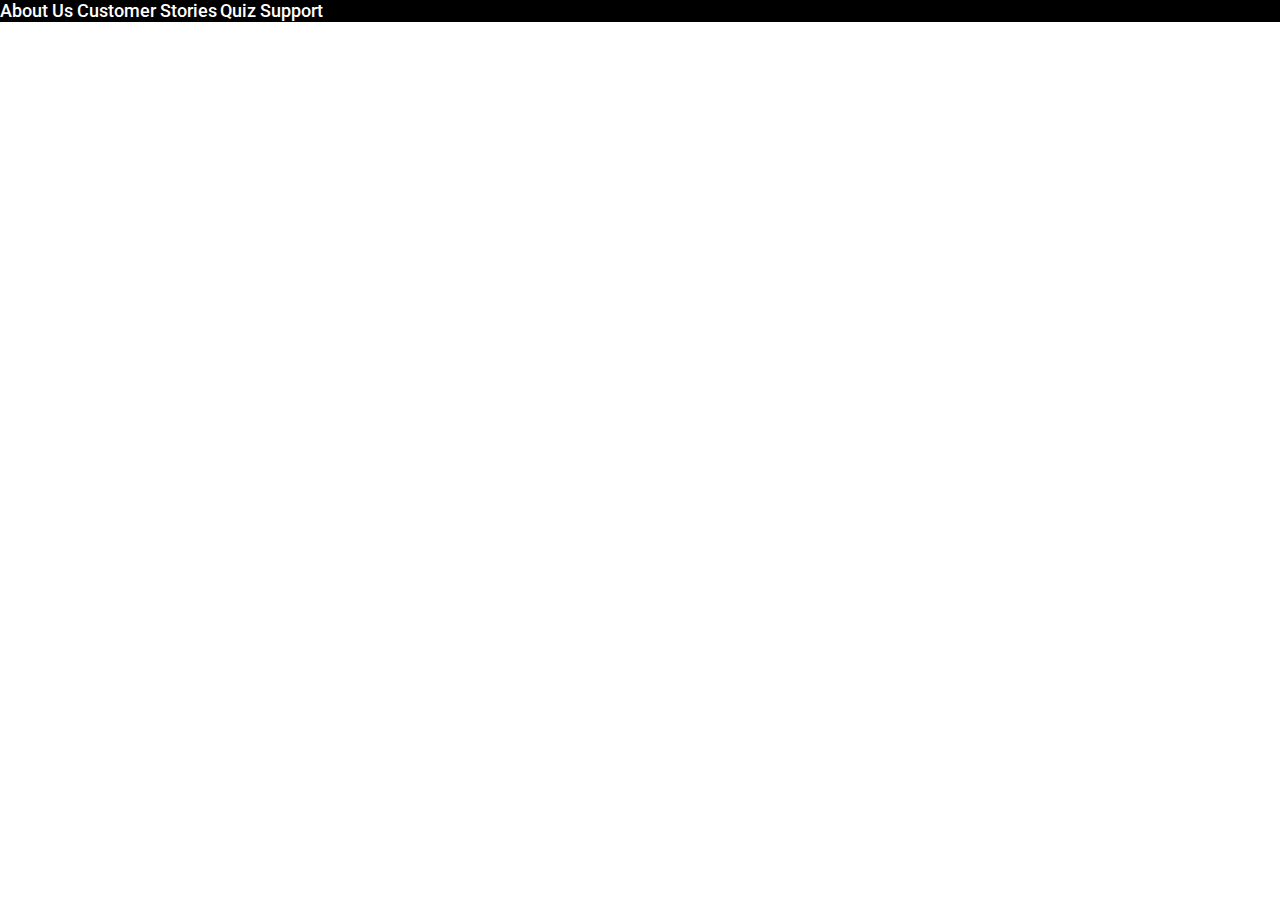
==== HW6/index.html @ 000a05ed "HW6" ====
<!DOCTYPE html>
<html lang="en">
  <head>
    <meta charset="UTF-8" />
    <meta name="viewport" content="width=device-width, initial-scale=1.0" />
    <link rel="stylesheet" href="./reset.css" />
    <link rel="stylesheet" href="./style.css" />
    <title>HW6</title>
  </head>
  <body>
    <header class="header">
      <ul class="nav-list">
        <li class="nav-item">
          <a href="#" style="color: white" class="nav-list">About Us</a>
        </li>
        <li class="nav-item">
          <a href="#" style="color: white" class="nav-list">Customer Stories</a>
        </li>

        <li class="nav-item">
          <a href="#" style="color: white" class="nav-list">Quiz</a>
        </li>

        <li class="nav-item">
          <a href="#" style="color: white" class="nav-list">Support</a>
        </li>
      </ul>
    </header>
  </body>
</html>
---- HW6/style.css ----
@import url("https://fonts.googleapis.com/css2?family=Inter:wght@100..900&family=Roboto:ital,wght@0,100;0,300;0,400;0,500;0,700;0,900;1,100;1,300;1,400;1,500;1,700;1,900&display=swap");

.header {
  background-color: black;
}
.nav-list {
}
.nav-item {
  display: inline-block;
  line-height: 22px;
  font-size: 18px;
  font-family: Roboto;
}
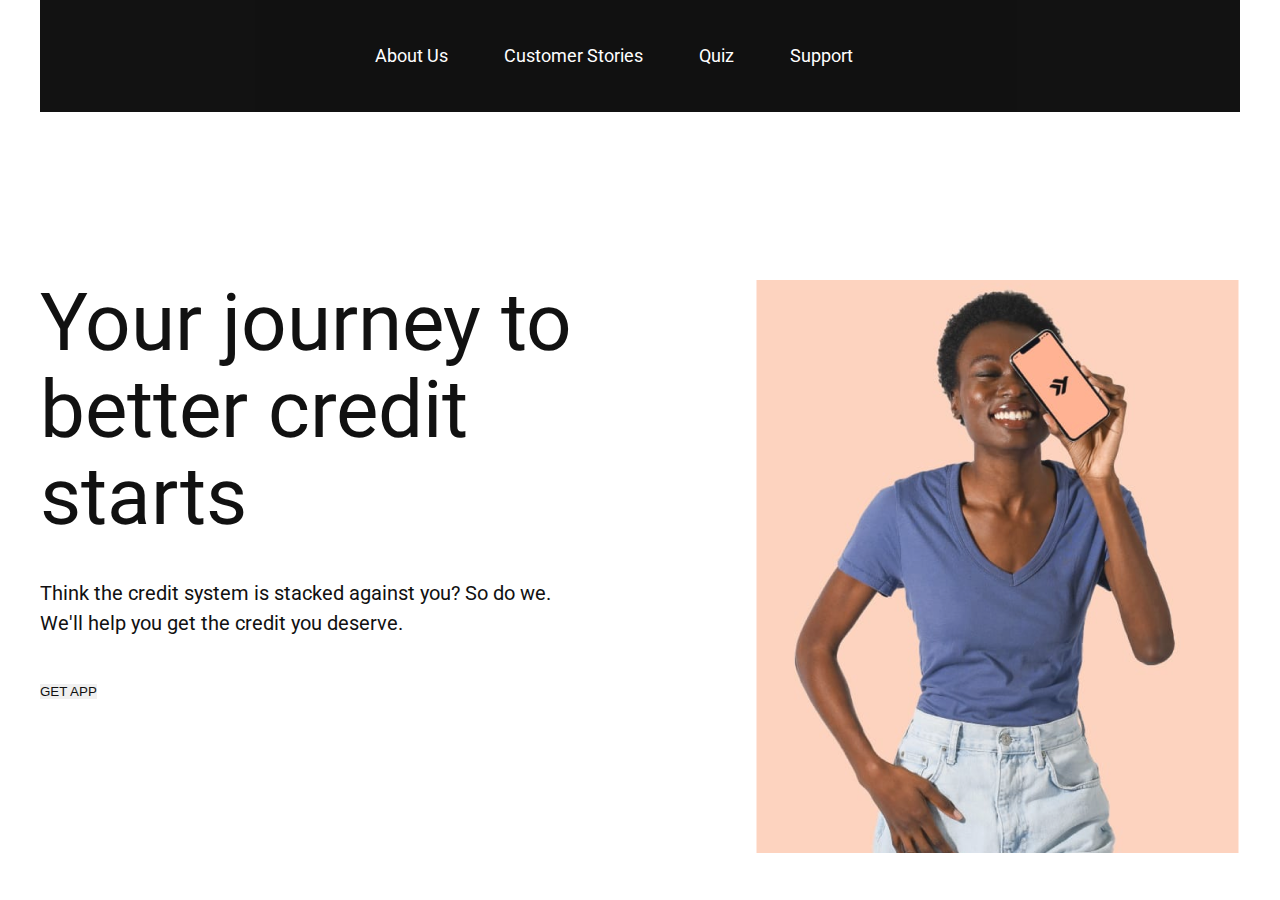
==== commit 8373368e: "HW6" ====
--- a/HW6/index.html
+++ b/HW6/index.html
@@ -7,24 +7,43 @@
     <link rel="stylesheet" href="./style.css" />
     <title>HW6</title>
   </head>
-  <body>
-    <header class="header">
-      <ul class="nav-list">
-        <li class="nav-item">
-          <a href="#" style="color: white" class="nav-list">About Us</a>
-        </li>
-        <li class="nav-item">
-          <a href="#" style="color: white" class="nav-list">Customer Stories</a>
-        </li>
+  <body class="body">
+    <div class="container">
+      <header class="header">
+        <ul class="nav-list">
+          <li class="nav-item">
+            <a href="#" style="color: white" class="nav-list">About Us</a>
+          </li>
+          <li class="nav-item">
+            <a href="#" style="color: white" class="nav-list"
+              >Customer Stories</a
+            >
+          </li>
 
-        <li class="nav-item">
-          <a href="#" style="color: white" class="nav-list">Quiz</a>
-        </li>
+          <li class="nav-item">
+            <a href="#" style="color: white" class="nav-list">Quiz</a>
+          </li>
 
-        <li class="nav-item">
-          <a href="#" style="color: white" class="nav-list">Support</a>
-        </li>
-      </ul>
-    </header>
+          <li class="nav-item">
+            <a href="#" style="color: white" class="nav-list">Support</a>
+          </li>
+        </ul>
+        <div class="wrapper">
+          <div class="content-text">
+            <h1 class="title">Your journey to better credit starts</h1>
+            <p class="content-description">
+              Think the credit system is stacked against you? So do we. We'll
+              help you get the credit you deserve.
+            </p>
+            <div class="button">
+              <button type="button">GET APP</button>
+            </div>
+          </div>
+          <div class="content-image">
+            <img src="./images/IMAGE.png" alt="woman" />
+          </div>
+        </div>
+      </header>
+    </div>
   </body>
 </html>
--- a/HW6/style.css
+++ b/HW6/style.css
@@ -1,13 +1,55 @@
 @import url("https://fonts.googleapis.com/css2?family=Inter:wght@100..900&family=Roboto:ital,wght@0,100;0,300;0,400;0,500;0,700;0,900;1,100;1,300;1,400;1,500;1,700;1,900&display=swap");
 
+.body {
+  font-family: Roboto;
+  font-weight: 400;
+}
+.container {
+  max-width: 1200px;
+  margin: 0 auto;
+}
 .header {
+  opacity: 0.93;
+}
+
+.nav-list {
+  padding-top: 45px;
+  padding-bottom: 45px;
+  text-align: center;
   background-color: black;
 }
-.nav-list {
-}
+
 .nav-item {
   display: inline-block;
   line-height: 22px;
   font-size: 18px;
-  font-family: Roboto;
+  margin-right: 53px;
 }
+.wrapper {
+  margin-top: 168px;
+}
+
+.content-text {
+  display: inline-block;
+  vertical-align: top;
+}
+
+.title {
+  max-width: 573px;
+  font-size: 80px;
+  line-height: 87px;
+  margin-bottom: 37px;
+}
+
+.content-description {
+  display: inline-block;
+  max-width: 530px;
+  font-size: 20px;
+  line-height: 30px;
+  margin-bottom: 46px;
+}
+.content-image {
+  display: inline-block;
+  vertical-align: top;
+  margin-left: 140px;
+}
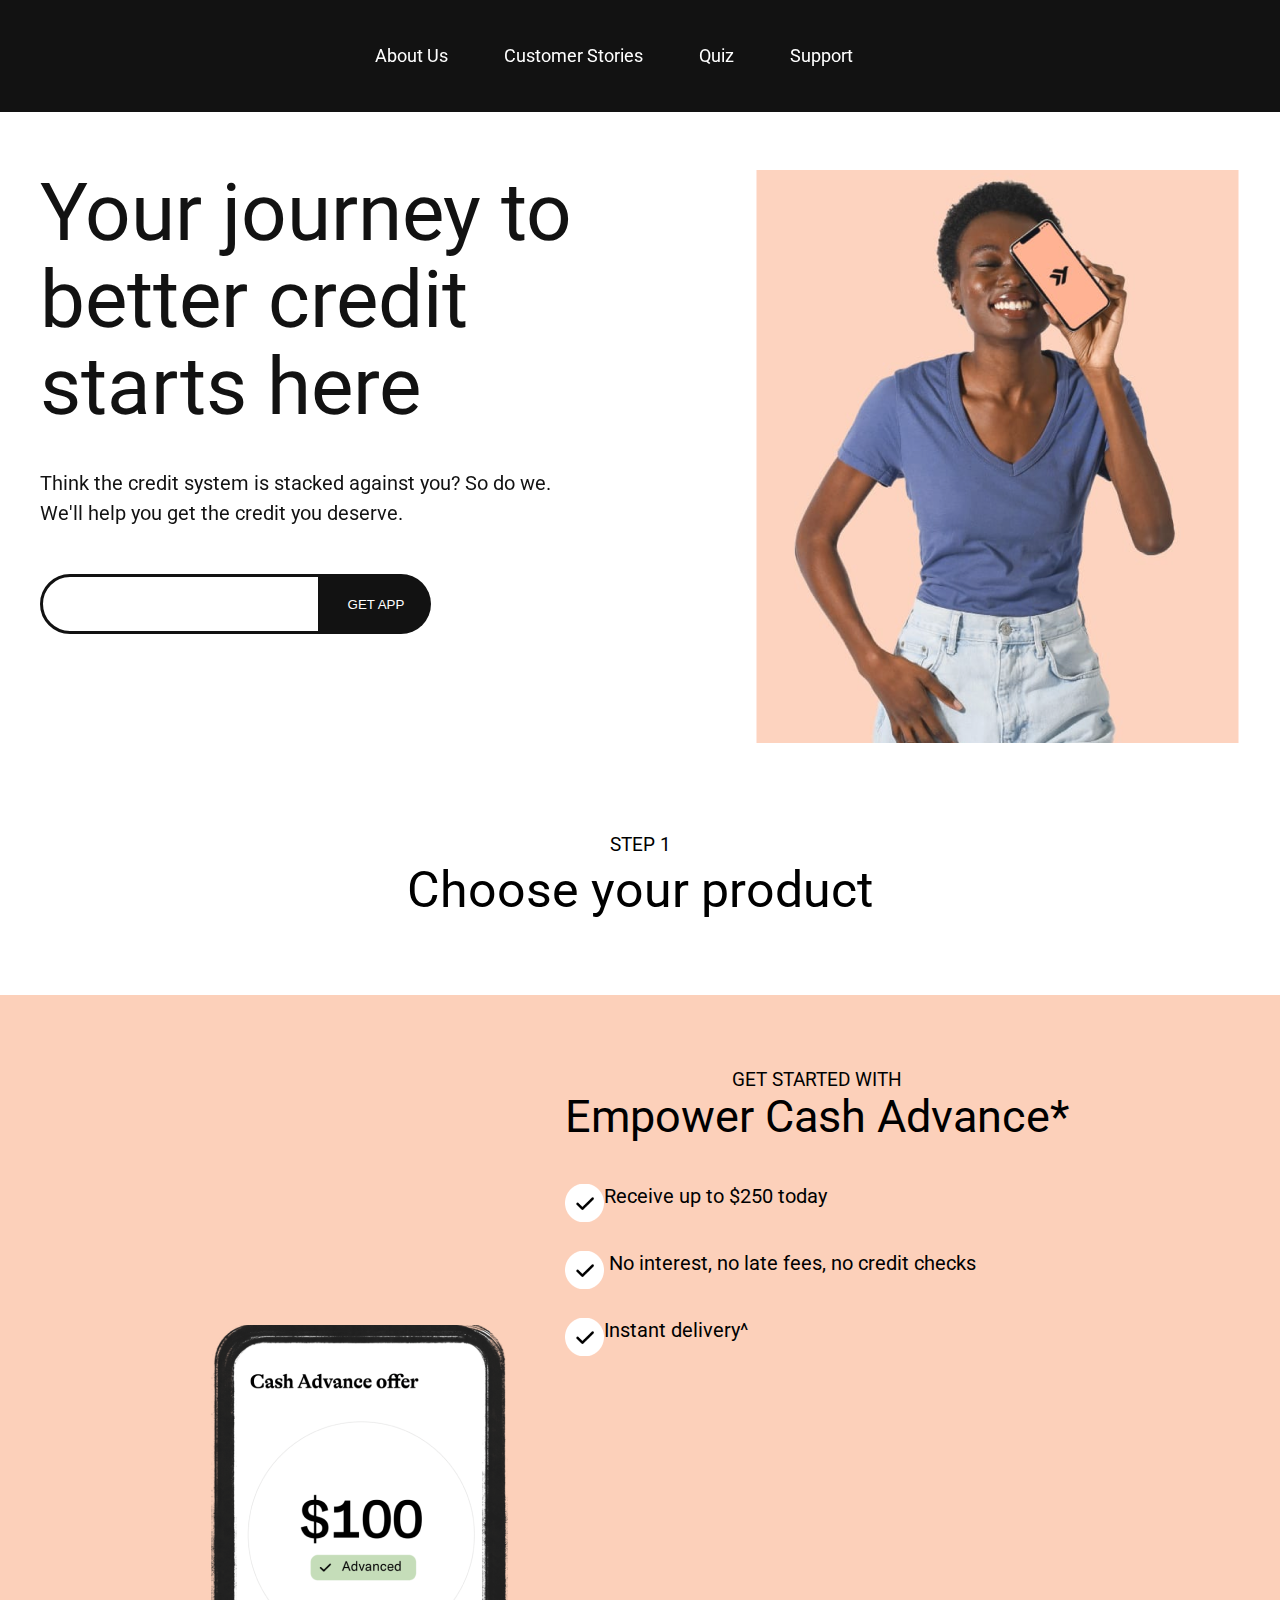
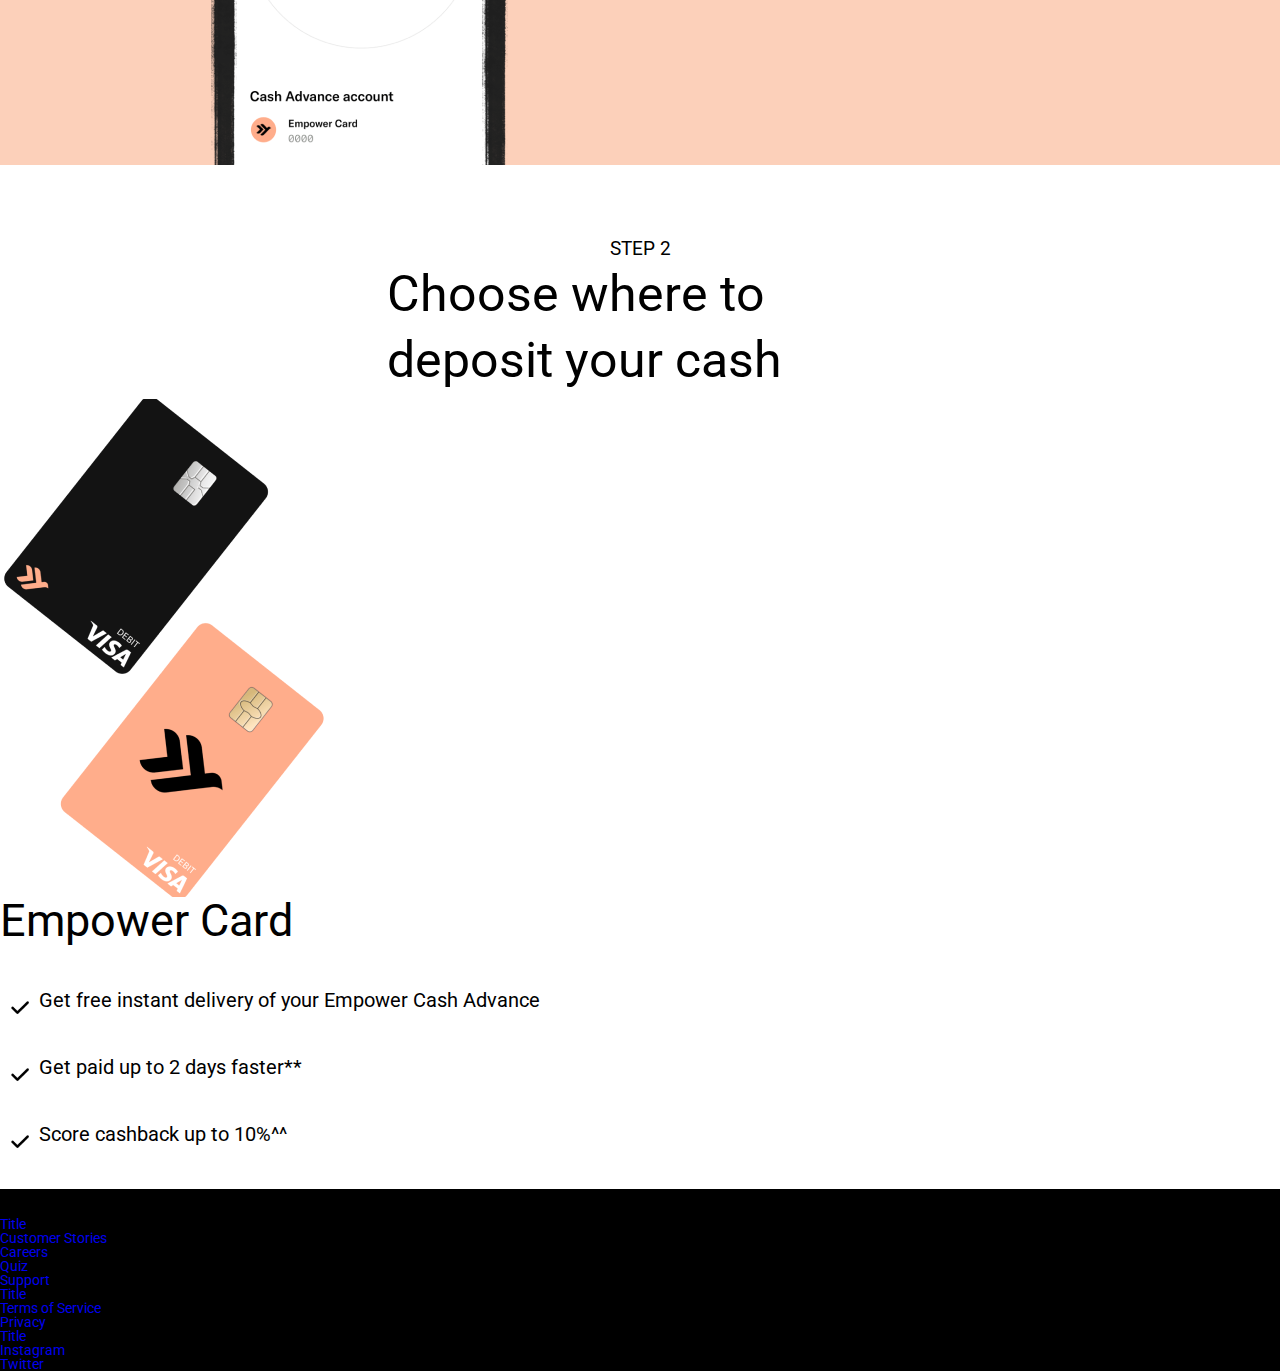
==== commit 826f9077: "HW6" ====
--- a/HW6/index.html
+++ b/HW6/index.html
@@ -8,7 +8,7 @@
     <title>HW6</title>
   </head>
   <body class="body">
-    <div class="container">
+    <div class="main">
       <header class="header">
         <ul class="nav-list">
           <li class="nav-item">
@@ -19,31 +19,120 @@
               >Customer Stories</a
             >
           </li>
-
           <li class="nav-item">
             <a href="#" style="color: white" class="nav-list">Quiz</a>
           </li>
-
           <li class="nav-item">
             <a href="#" style="color: white" class="nav-list">Support</a>
           </li>
         </ul>
-        <div class="wrapper">
+        <div class="container">
           <div class="content-text">
-            <h1 class="title">Your journey to better credit starts</h1>
+            <h1 class="title">Your journey to better credit starts here</h1>
             <p class="content-description">
               Think the credit system is stacked against you? So do we. We'll
               help you get the credit you deserve.
             </p>
-            <div class="button">
-              <button type="button">GET APP</button>
-            </div>
+            <form action="#">
+              <div class="btn-box">
+                <input class="input" type="text" />
+                <button class="button" type="sybmit">GET APP</button>
+              </div>
+            </form>
           </div>
           <div class="content-image">
             <img src="./images/IMAGE.png" alt="woman" />
           </div>
         </div>
       </header>
+
+      <section class="section">
+        <span class="step">STEP 1</span>
+        <h2 class="second-title">Choose your product</h2>
+        <div class="wrapper">
+          <div class="container">
+            <div class="img-holder">
+              <img class="phone-img" src="./images/phone.png" alt="phone" />
+            </div>
+            <div class="info">
+              <span class="step-title">GET STARTED WITH</span>
+              <h3 class="credit-title">Empower Cash Advance*</h3>
+              <p class="credit-text">
+                <img
+                  class="img-nike"
+                  src="./images/nike.png"
+                  alt="nike"
+                />Receive up to $250 today
+              </p>
+              <p class="credit-text">
+                <img class="img-nike" src="./images/nike.png" alt="nike" />
+                No interest, no late fees, no credit checks
+              </p>
+              <p class="credit-text">
+                <img
+                  class="img-nike"
+                  src="./images/nike.png"
+                  alt="nike"
+                />Instant delivery^
+              </p>
+            </div>
+          </div>
+        </div>
+      </section>
+      <section class="first">
+        <span class="step-second">STEP 2</span>
+        <h2 class="second-title">Choose where to deposit your cash</h2>
+        <div class="second-order">
+          <div class="card">
+            <img class="img-cards" src="./images/cards.png" alt="cards" />
+          </div>
+          <div class="info-second">
+            <h3 class="credit-title">Empower Card</h3>
+            <p class="credit-text">
+              <img class="img-nike" src="./images/nike.png" alt="nike" />Get
+              free instant delivery of your Empower Cash Advance
+            </p>
+            <p class="credit-text">
+              <img class="img-nike" src="./images/nike.png" alt="nike" />Get
+              paid up to 2 days faster**
+            </p>
+            <p class="credit-text">
+              <img class="img-nike" src="./images/nike.png" alt="nike" />Score
+              cashback up to 10%^^
+            </p>
+          </div>
+        </div>
+      </section>
+      <footer class="footer">
+        <p class="about">
+          ® The Empower name and logos are trademarks and service marks
+          (collectively, the “Empower Trademarks”) owned by Empower Finance,
+          Inc. You do not acquire a license or any ownership rights to any
+          trademarks, service marks, or trade names through your access or use
+          of the Empower app or platform product or service.
+        </p>
+        <ul class="first-list">
+          <li class="list-item"><a href="#" class="link">Title</a></li>
+          <li class="list-item">
+            <a href="#" class="link">Customer Stories</a>
+          </li>
+          <li class="list-item"><a href="#" class="link">Careers</a></li>
+          <li class="list-item"><a href="#" class="link">Quiz</a></li>
+          <li class="list-item"><a href="#" class="link">Support</a></li>
+        </ul>
+        <ul class="second-list">
+          <li class="list-item"><a href="#" class="link">Title</a></li>
+          <li class="list-item">
+            <a href="#" class="link">Terms of Service</a>
+          </li>
+          <li class="list-item"><a href="#" class="link">Privacy</a></li>
+        </ul>
+        <ul class="third-list">
+          <li class="list-item"><a href="#" class="link">Title</a></li>
+          <li class="list-item"><a href="#" class="link">Instagram</a></li>
+          <li class="list-item"><a href="#" class="link">Twitter</a></li>
+        </ul>
+      </footer>
     </div>
   </body>
 </html>
--- a/HW6/style.css
+++ b/HW6/style.css
@@ -4,9 +4,8 @@
   font-family: Roboto;
   font-weight: 400;
 }
-.container {
-  max-width: 1200px;
-  margin: 0 auto;
+.main {
+  margin: auto;
 }
 .header {
   opacity: 0.93;
@@ -17,6 +16,7 @@
   padding-bottom: 45px;
   text-align: center;
   background-color: black;
+  margin-bottom: 58px;
 }
 
 .nav-item {
@@ -25,8 +25,9 @@
   font-size: 18px;
   margin-right: 53px;
 }
-.wrapper {
-  margin-top: 168px;
+.container {
+  max-width: 1200px;
+  margin: auto;
 }
 
 .content-text {
@@ -52,4 +53,110 @@
   display: inline-block;
   vertical-align: top;
   margin-left: 140px;
+  margin-bottom: 44px;
 }
+
+.btn-box {
+  position: relative;
+}
+
+.input {
+  width: 281px;
+  height: 60px;
+  border-radius: 50px 0px 0px 50px;
+  border: 3px solid black;
+  font-size: 16px;
+  text-align: center;
+}
+
+.button {
+  width: 110px;
+  height: 60px;
+  background-color: black;
+  color: #fff;
+  border-radius: 0px 50px 50px 0px;
+  cursor: pointer;
+  position: absolute;
+}
+
+.section {
+  margin-top: 44px;
+  text-align: center;
+}
+
+.wrapper {
+  background-color: #fcd0ba;
+}
+.info {
+  display: inline-block;
+  margin-left: 54px;
+  margin-top: 71px;
+  max-width: 1200px;
+}
+
+.step {
+  height: 26px;
+  font-size: 19px;
+  line-height: 27px;
+  display: block;
+  text-align: center;
+}
+
+.step-title {
+  height: 26px;
+  font-size: 19px;
+  line-height: 27px;
+}
+
+.step-second {
+  height: 26px;
+  font-size: 19px;
+  line-height: 27px;
+  display: flex;
+  justify-content: center;
+  margin-top: 70px;
+}
+
+.phone-img {
+  display: inline-block;
+  vertical-align: top;
+}
+.img-cards {
+  display: inline-block;
+  vertical-align: top;
+}
+.second-title {
+  margin: auto;
+  height: 91px;
+  font-size: 50px;
+  line-height: 66px;
+  margin-bottom: 47px;
+  max-width: 506px;
+}
+
+.credit-title {
+  height: 91px;
+  font-size: 45px;
+  line-height: 48px;
+}
+
+.img-nike {
+  margin-bottom: 29px;
+}
+
+.credit-text {
+  font-size: 20px;
+  line-height: 24px;
+  text-align: left;
+}
+.second {
+  background-color: #ccd3e7;
+}
+
+.img-holder {
+  display: inline-block;
+}
+
+.footer {
+  background-color: black;
+}
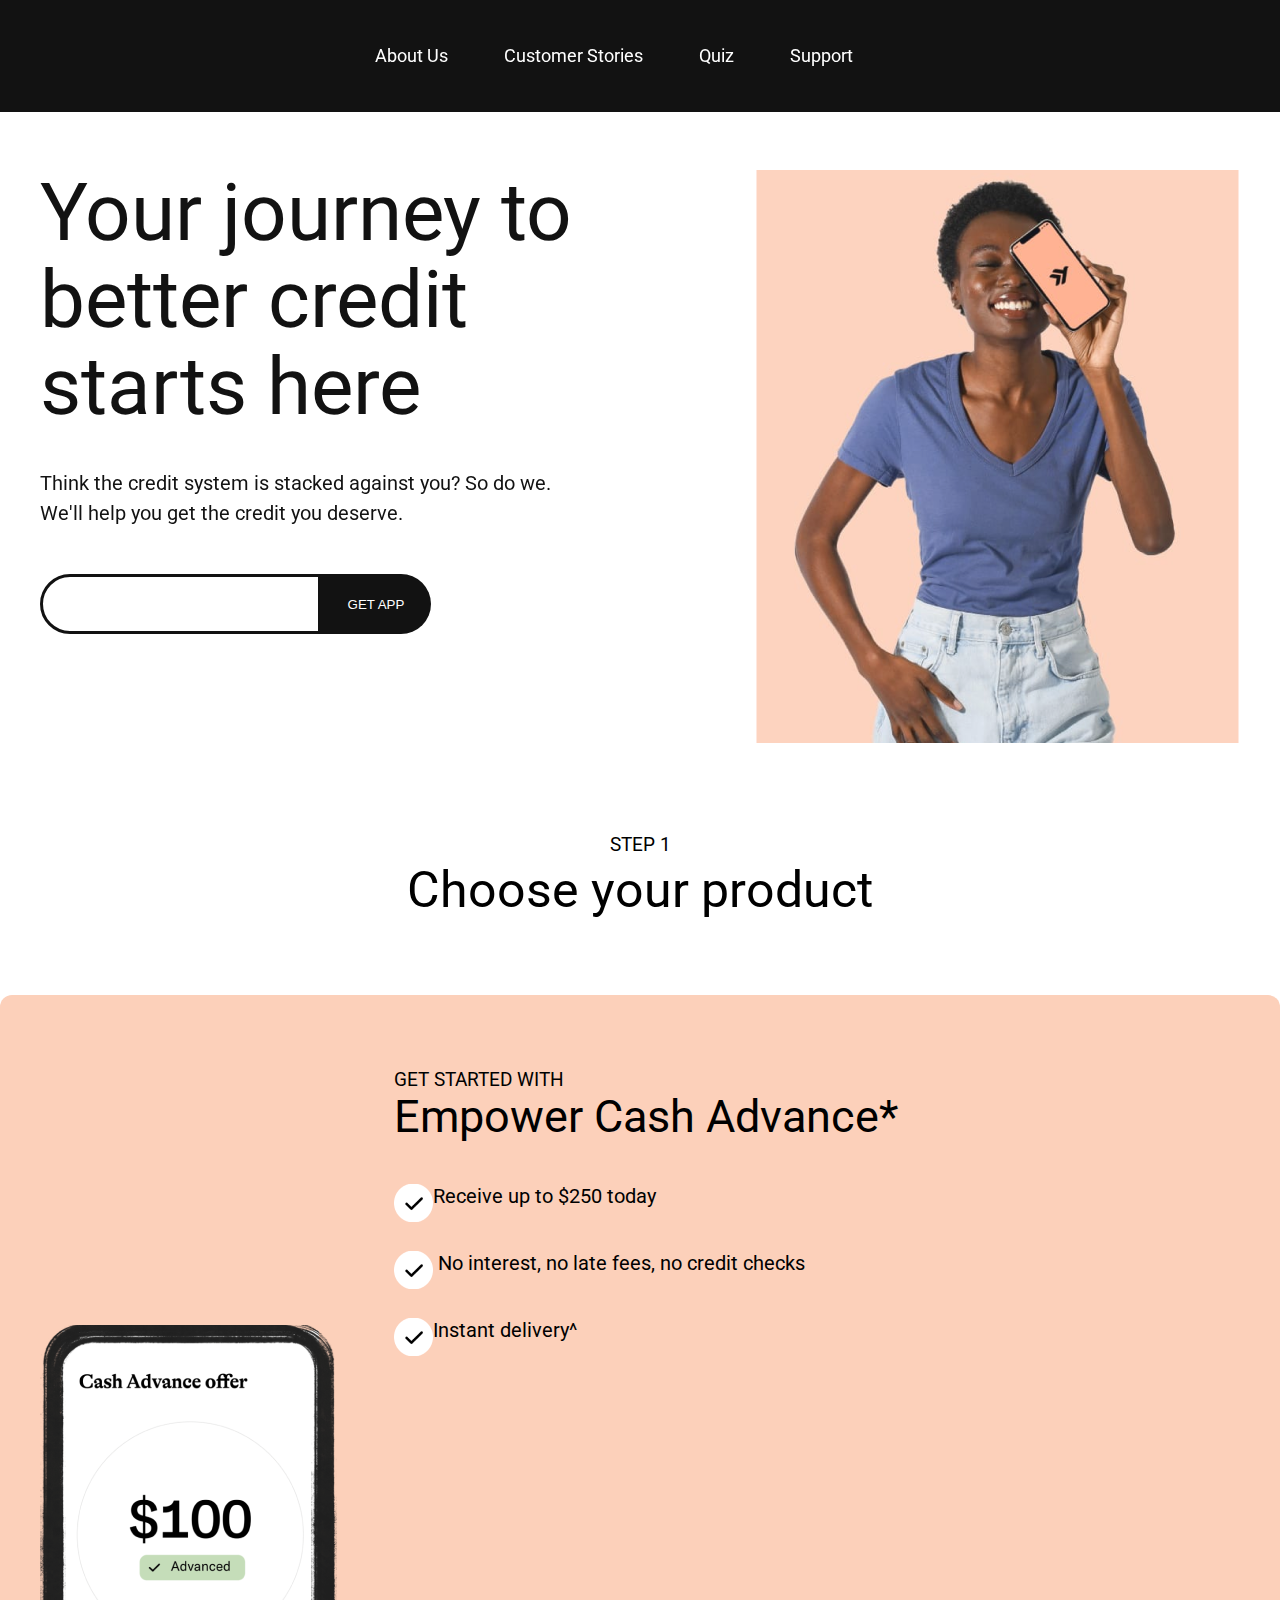
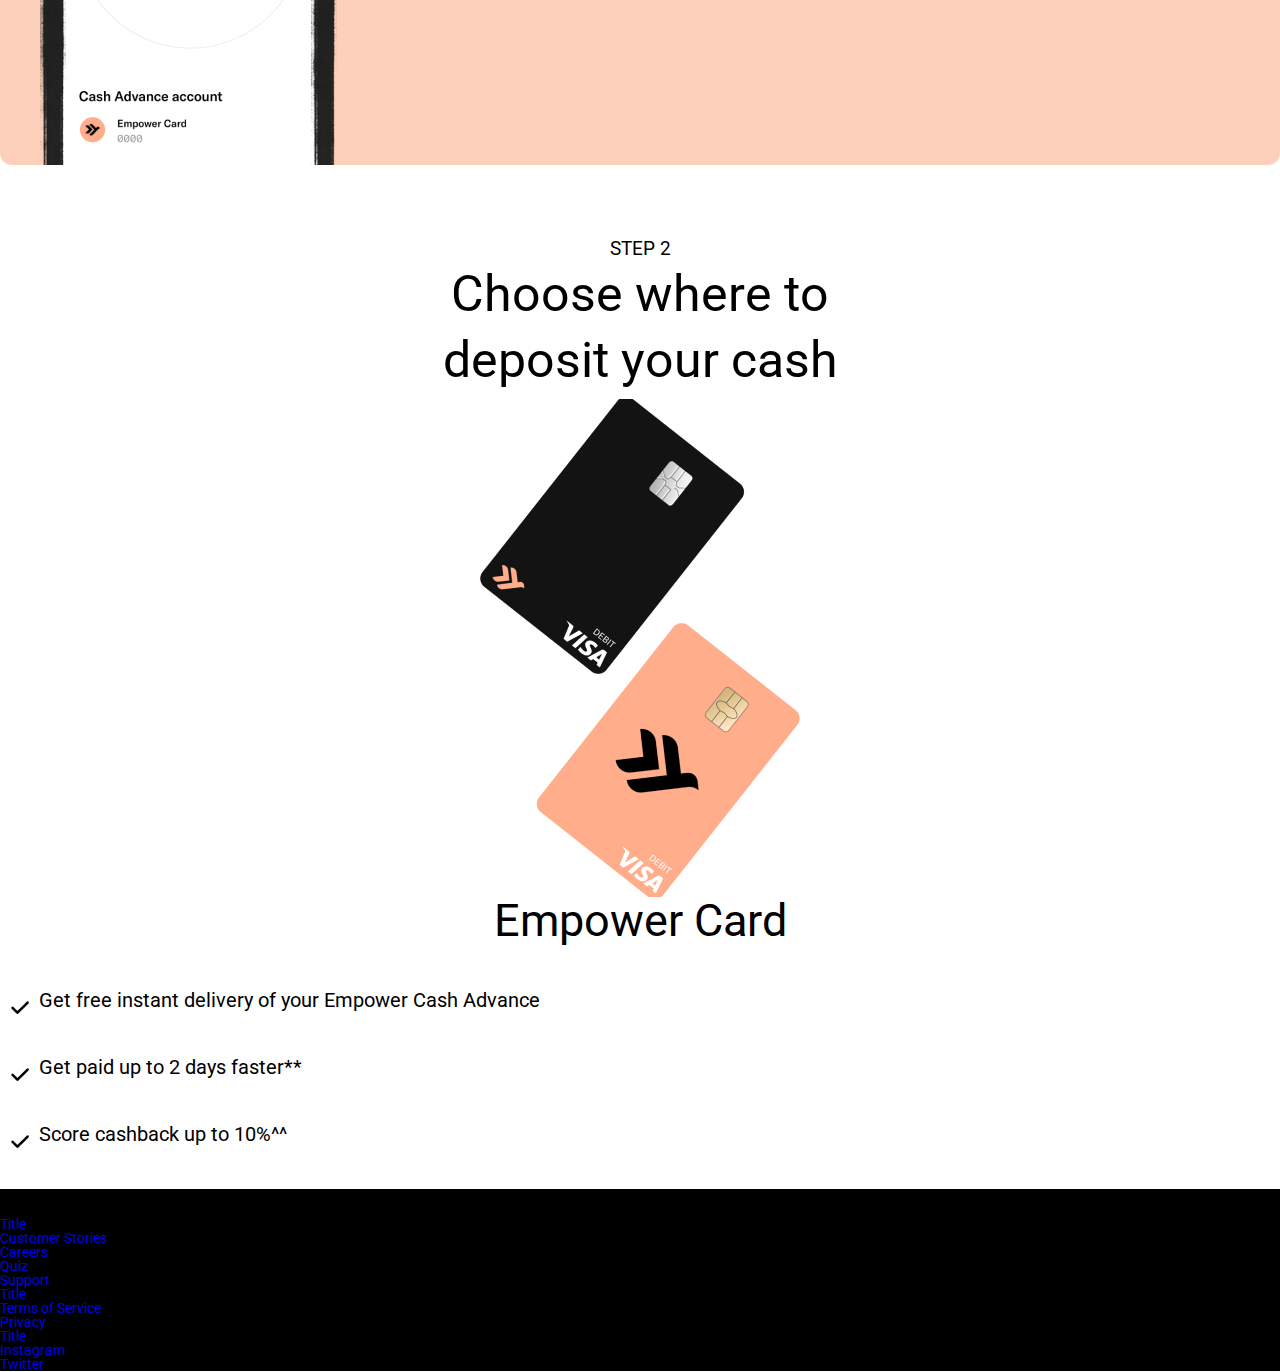
==== commit f91ad139: "HW6 update" ====
--- a/HW6/index.html
+++ b/HW6/index.html
@@ -36,7 +36,7 @@
             <form action="#">
               <div class="btn-box">
                 <input class="input" type="text" />
-                <button class="button" type="sybmit">GET APP</button>
+                <button class="button" type="submit">GET APP</button>
               </div>
             </form>
           </div>
@@ -79,7 +79,7 @@
           </div>
         </div>
       </section>
-      <section class="first">
+      <section class="section">
         <span class="step-second">STEP 2</span>
         <h2 class="second-title">Choose where to deposit your cash</h2>
         <div class="second-order">
--- a/HW6/style.css
+++ b/HW6/style.css
@@ -4,9 +4,7 @@
   font-family: Roboto;
   font-weight: 400;
 }
-.main {
-  margin: auto;
-}
+
 .header {
   opacity: 0.93;
 }
@@ -27,7 +25,7 @@
 }
 .container {
   max-width: 1200px;
-  margin: auto;
+  margin: 0 auto;
 }
 
 .content-text {
@@ -86,12 +84,14 @@
 
 .wrapper {
   background-color: #fcd0ba;
+  text-align-last: left;
+  border-radius: 12px;
 }
 .info {
   display: inline-block;
   margin-left: 54px;
   margin-top: 71px;
-  max-width: 1200px;
+  /* max-width: 1200px; */
 }
 
 .step {
@@ -99,7 +99,7 @@
   font-size: 19px;
   line-height: 27px;
   display: block;
-  text-align: center;
+  /* text-align: center; */
 }
 
 .step-title {
@@ -117,13 +117,9 @@
   margin-top: 70px;
 }
 
-.phone-img {
-  display: inline-block;
-  vertical-align: top;
-}
 .img-cards {
-  display: inline-block;
-  vertical-align: top;
+  /* display: inline-block; */
+  /* vertical-align: top; */
 }
 .second-title {
   margin: auto;
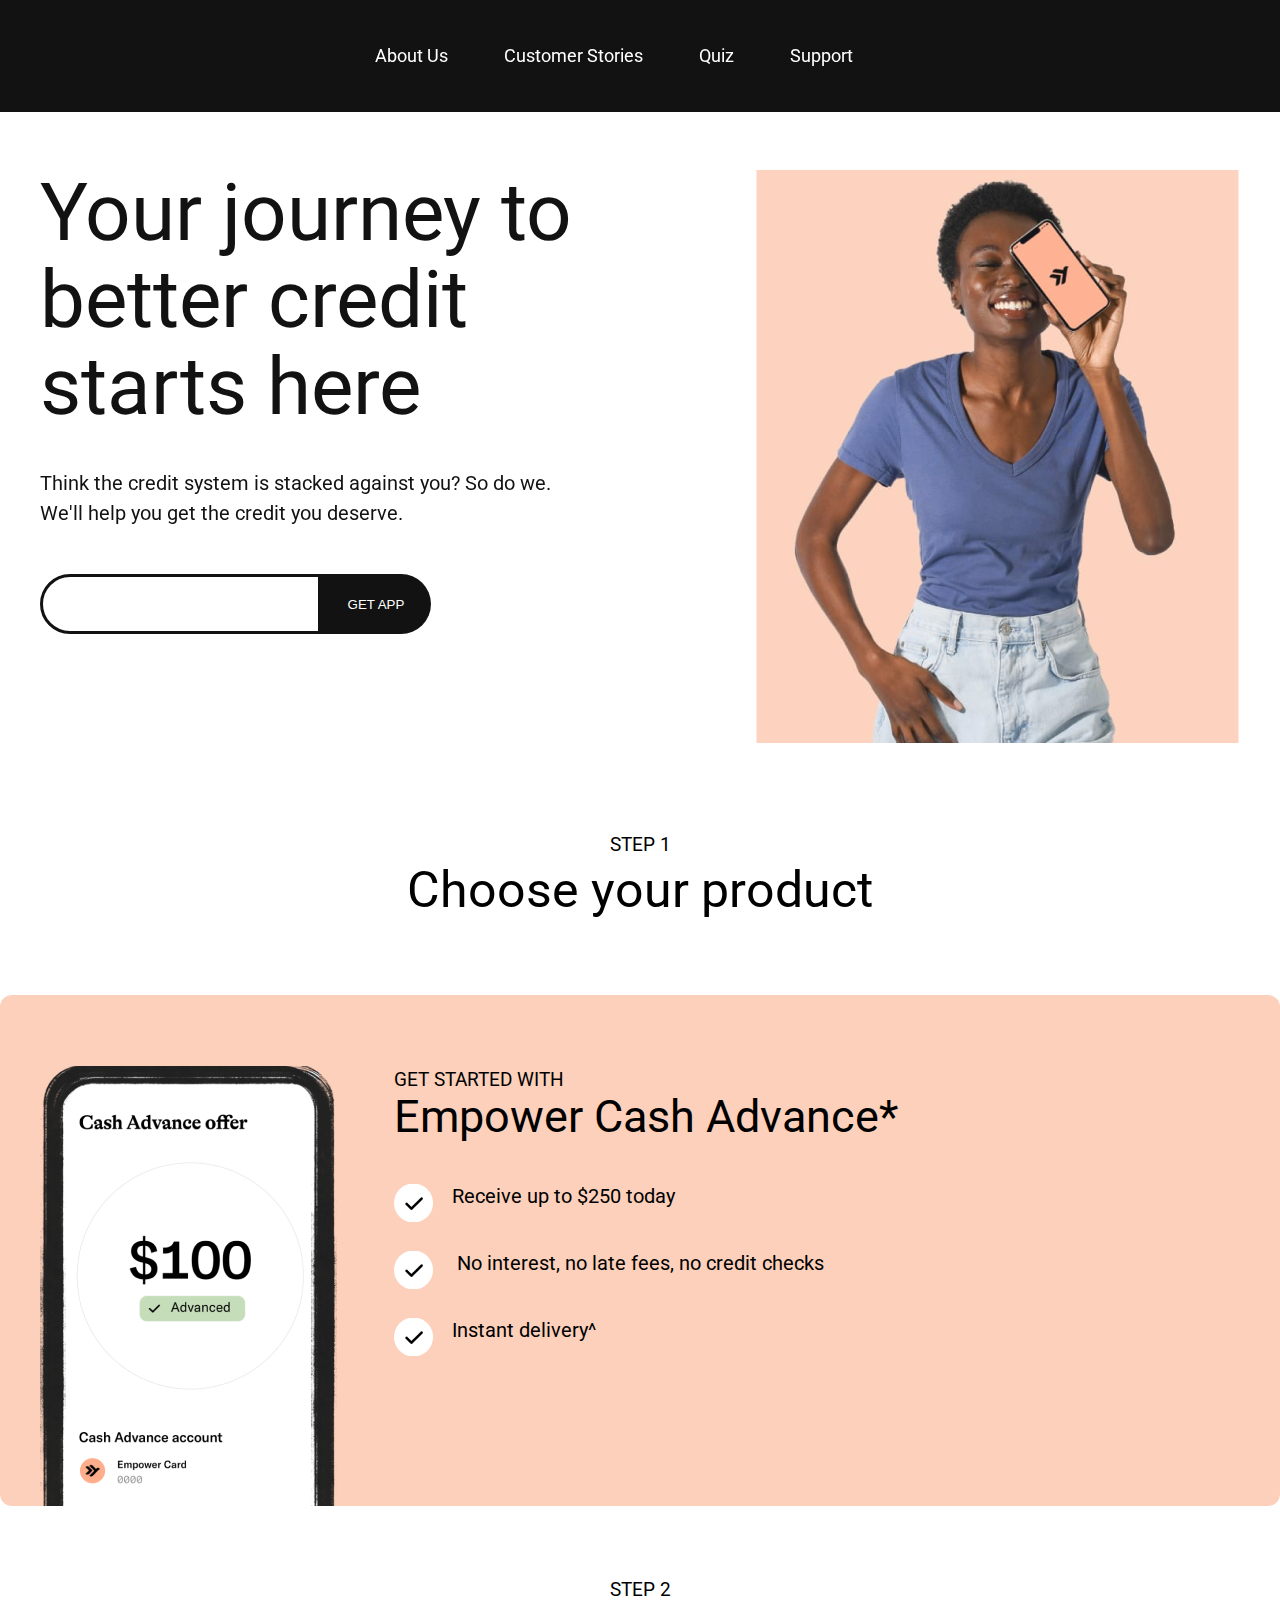
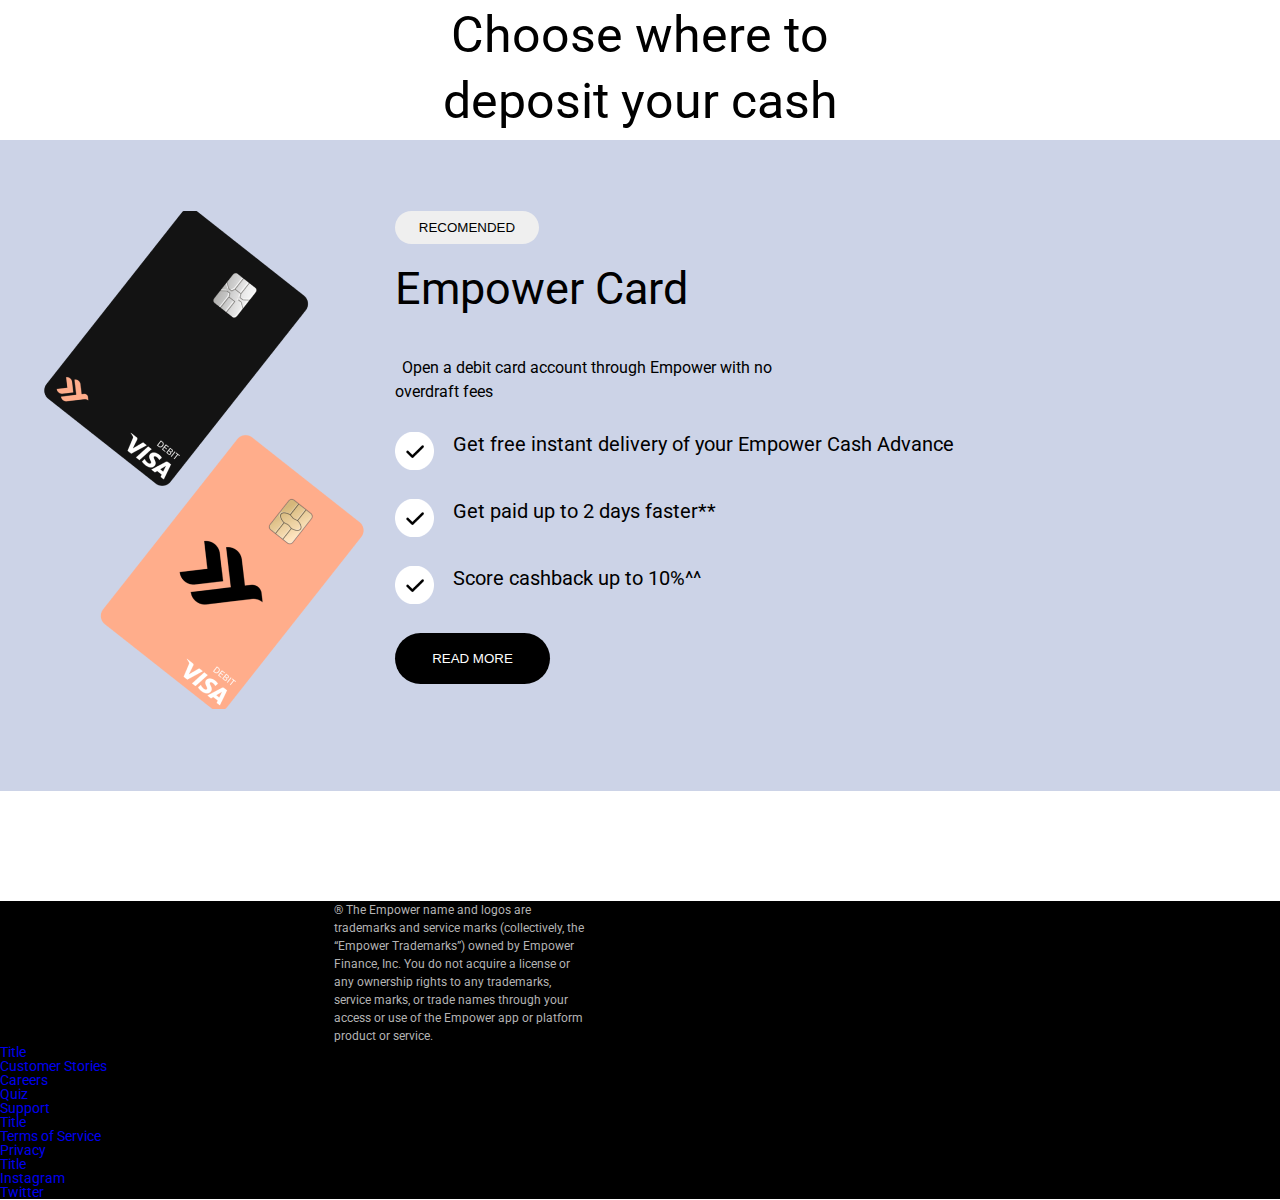
==== commit a97126a8: "HW6 update" ====
--- a/HW6/index.html
+++ b/HW6/index.html
@@ -83,56 +83,73 @@
         <span class="step-second">STEP 2</span>
         <h2 class="second-title">Choose where to deposit your cash</h2>
         <div class="second-order">
-          <div class="card">
-            <img class="img-cards" src="./images/cards.png" alt="cards" />
-          </div>
-          <div class="info-second">
-            <h3 class="credit-title">Empower Card</h3>
-            <p class="credit-text">
-              <img class="img-nike" src="./images/nike.png" alt="nike" />Get
-              free instant delivery of your Empower Cash Advance
-            </p>
-            <p class="credit-text">
-              <img class="img-nike" src="./images/nike.png" alt="nike" />Get
-              paid up to 2 days faster**
-            </p>
-            <p class="credit-text">
-              <img class="img-nike" src="./images/nike.png" alt="nike" />Score
-              cashback up to 10%^^
-            </p>
+          <div class="container">
+            <div class="card">
+              <img class="img-cards" src="./images/cards.png" alt="cards" />
+            </div>
+            <div class="info-second">
+              <div class="rec-btn">
+                <button class="rec-button" type="submit">RECOMENDED</button>
+              </div>
+              <h3 class="credit-title">Empower Card</h3>
+              <p class="text">
+                Open a debit card account through Empower with no overdraft fees
+              </p>
+              <p class="credit-text">
+                <img class="img-nike" src="./images/nike.png" alt="nike" />Get
+                free instant delivery of your Empower Cash Advance
+              </p>
+              <p class="credit-text">
+                <img class="img-nike" src="./images/nike.png" alt="nike" />Get
+                paid up to 2 days faster**
+              </p>
+              <p class="credit-text">
+                <img class="img-nike" src="./images/nike.png" alt="nike" />Score
+                cashback up to 10%^^
+              </p>
+              <div class="read-btn">
+                <button class="read-button" type="submit">READ MORE</button>
+              </div>
+            </div>
           </div>
         </div>
       </section>
       <footer class="footer">
-        <p class="about">
-          ® The Empower name and logos are trademarks and service marks
-          (collectively, the “Empower Trademarks”) owned by Empower Finance,
-          Inc. You do not acquire a license or any ownership rights to any
-          trademarks, service marks, or trade names through your access or use
-          of the Empower app or platform product or service.
-        </p>
-        <ul class="first-list">
-          <li class="list-item"><a href="#" class="link">Title</a></li>
-          <li class="list-item">
-            <a href="#" class="link">Customer Stories</a>
-          </li>
-          <li class="list-item"><a href="#" class="link">Careers</a></li>
-          <li class="list-item"><a href="#" class="link">Quiz</a></li>
-          <li class="list-item"><a href="#" class="link">Support</a></li>
-        </ul>
-        <ul class="second-list">
-          <li class="list-item"><a href="#" class="link">Title</a></li>
-          <li class="list-item">
-            <a href="#" class="link">Terms of Service</a>
-          </li>
-          <li class="list-item"><a href="#" class="link">Privacy</a></li>
-        </ul>
-        <ul class="third-list">
-          <li class="list-item"><a href="#" class="link">Title</a></li>
-          <li class="list-item"><a href="#" class="link">Instagram</a></li>
-          <li class="list-item"><a href="#" class="link">Twitter</a></li>
-        </ul>
+        <div class="container-about">
+
+          <p class="about">
+            ® The Empower name and logos are trademarks and service marks
+            (collectively, the “Empower Trademarks”) owned by Empower Finance,
+            Inc. You do not acquire a license or any ownership rights to any
+            trademarks, service marks, or trade names through your access or use
+            of the Empower app or platform product or service.
+          </p>
+          <div class="about-nav">
+            
+            <ul class="first-list">
+              <li class="list-item"><a href="#" class="link">Title</a></li>
+              <li class="list-item">
+                <a href="#" class="link">Customer Stories</a>
+              </li>
+              <li class="list-item"><a href="#" class="link">Careers</a></li>
+              <li class="list-item"><a href="#" class="link">Quiz</a></li>
+              <li class="list-item"><a href="#" class="link">Support</a></li>
+            </ul>
+            <ul class="second-list">
+              <li class="list-item"><a href="#" class="link">Title</a></li>
+              <li class="list-item">
+                <a href="#" class="link">Terms of Service</a>
+              </li>
+              <li class="list-item"><a href="#" class="link">Privacy</a></li>
+            </ul>
+            <ul class="third-list">
+              <li class="list-item"><a href="#" class="link">Title</a></li>
+              <li class="list-item"><a href="#" class="link">Instagram</a></li>
+              <li class="list-item"><a href="#" class="link">Twitter</a></li>
+            </ul>
+          </div>
+        </div>
       </footer>
-    </div>
-  </body>
+      </div>
+    </body>
 </html>
--- a/HW6/style.css
+++ b/HW6/style.css
@@ -91,9 +91,31 @@
   display: inline-block;
   margin-left: 54px;
   margin-top: 71px;
-  /* max-width: 1200px; */
-}
-
+  vertical-align: top;
+}
+
+.info-second {
+  display: inline-block;
+  margin-left: 24px;
+  margin-top: 71px;
+  vertical-align: top;
+}
+
+.card {
+  display: inline-block;
+  margin-top: 71px;
+  padding-bottom: 82px;
+}
+
+.second-order {
+  background-color: #ccd3e7;
+  text-align-last: left;
+  margin-top: 47px;
+}
+.img-holder {
+  margin-top: 71px;
+  display: inline-block;
+}
 .step {
   height: 26px;
   font-size: 19px;
@@ -117,10 +139,6 @@
   margin-top: 70px;
 }
 
-.img-cards {
-  /* display: inline-block; */
-  /* vertical-align: top; */
-}
 .second-title {
   margin: auto;
   height: 91px;
@@ -130,6 +148,20 @@
   max-width: 506px;
 }
 
+.rec-btn {
+  margin-bottom: 21px;
+}
+.rec-button {
+  width: 144px;
+  height: 33px;
+  background-color: #FFFFFFk;
+  color: #000000;
+  border-radius: 40px;
+  cursor: pointer;
+  display: flex;
+  justify-content: center;
+  align-items: center;
+}
 .credit-title {
   height: 91px;
   font-size: 45px;
@@ -138,6 +170,9 @@
 
 .img-nike {
   margin-bottom: 29px;
+  margin-right: 19px;
+  display: inline-block;
+  vertical-align: top;
 }
 
 .credit-text {
@@ -145,14 +180,58 @@
   line-height: 24px;
   text-align: left;
 }
+
+.text {
+  font-size: 16px;
+  line-height: 24px;
+  /* margin-top: 34px; */
+  margin-bottom: 28px;
+  max-width: 383px;
+}
+
+.read-btn {
+}
+
+.read-button {
+  width: 155px;
+  height: 51px;
+  background-color: black;
+  color: #fff;
+  border-radius: 50px;
+  cursor: pointer;
+  display: flex;
+  justify-content: center;
+  align-items: center;
+}
+
 .second {
   background-color: #ccd3e7;
 }
 
-.img-holder {
-  display: inline-block;
-}
-
 .footer {
   background-color: black;
 }
+
+.about {
+  color: #b3b3b3;
+  max-width: 254px;
+  font-size: 12px;
+  line-height: 18px;
+  margin-left: 334px;
+  margin-top: 110px;
+}
+
+.container-about {
+  max-width: 1200px;
+}
+.about-nav {
+  text-align: right;
+}
+
+.list-item {
+  text-align: left;
+}
+
+.first-list {
+  margin-right: 36px;
+}
